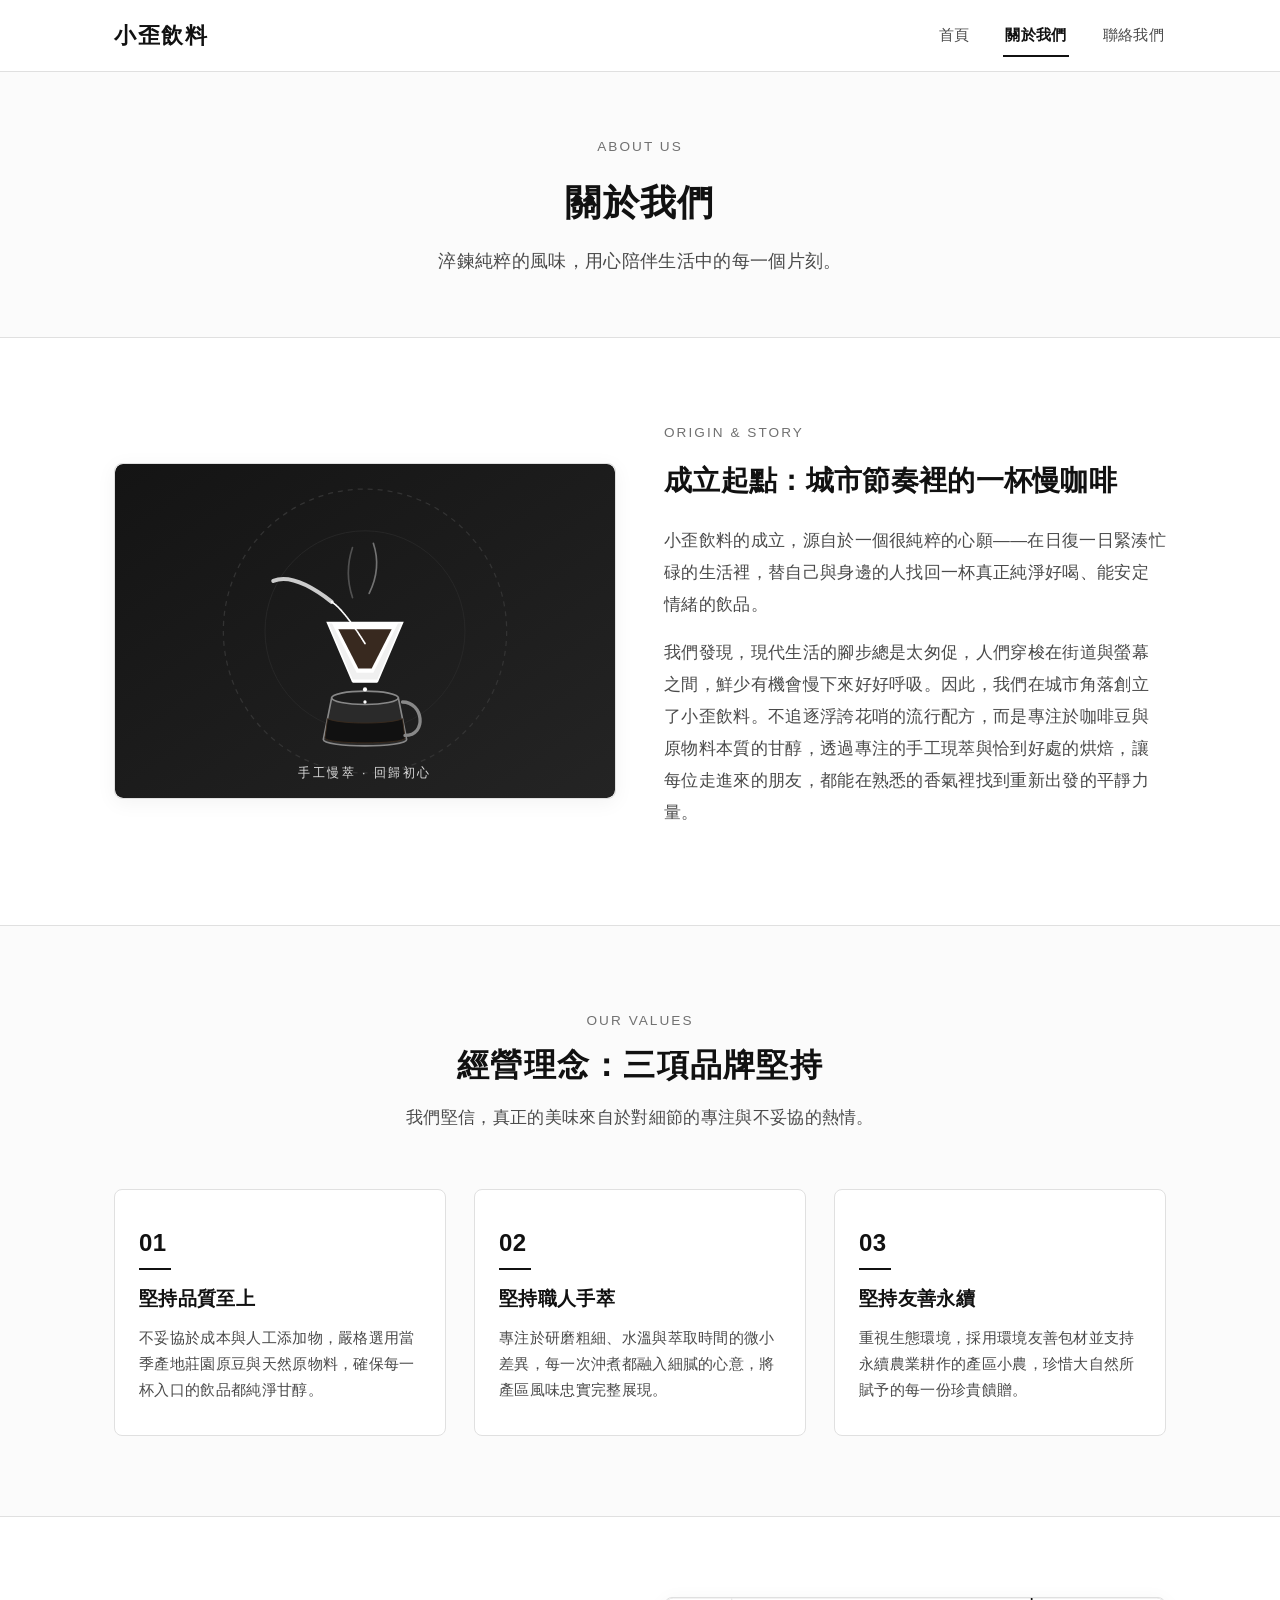
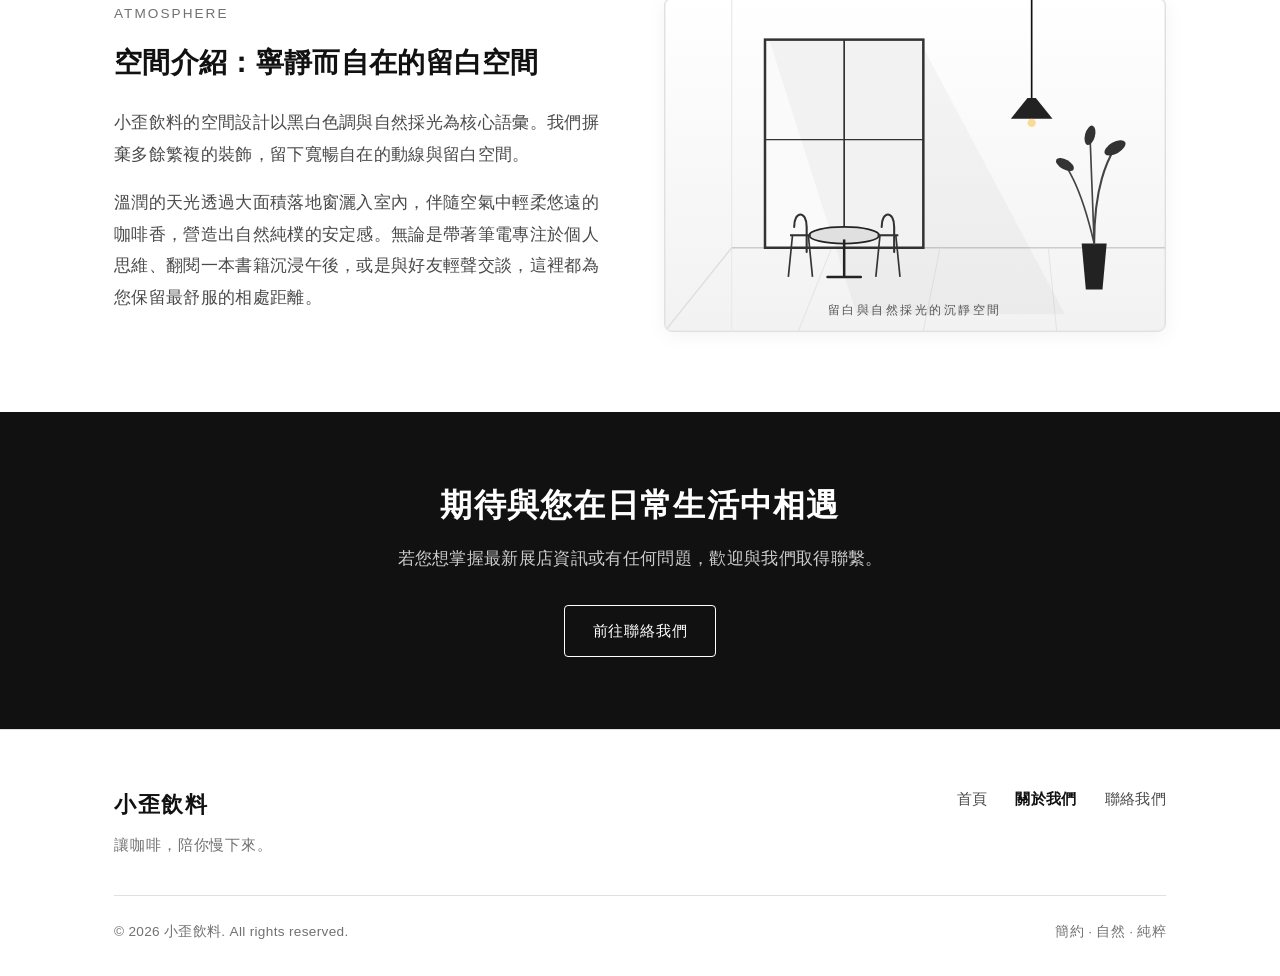
==== pages/about.html @ 7890e610 "1" ====
<!DOCTYPE html>
<html lang="zh-Hant">
<head>
  <meta charset="UTF-8">
  <meta name="viewport" content="width=device-width, initial-scale=1.0">
  <title>關於我們 - 小歪飲料 | 讓咖啡，陪你慢下來</title>
  <meta name="description" content="關於小歪飲料：成立起點、經營理念與空間環境介紹。堅持品質至上、職人手萃與環境永續，為您提供自在純粹的生活體驗。">
  <link rel="stylesheet" href="assets/css/site.css">
</head>
<body>

  <!-- 共用導覽列 -->
  <header class="site-header">
    <div class="container">
      <a href="index.html" class="brand-logo" aria-label="小歪飲料首頁">
        小歪飲料
      </a>
      <button type="button" class="nav-toggle" aria-label="切換選單" aria-expanded="false" aria-controls="primary-menu">
        <span class="nav-toggle-bar"></span>
      </button>
      <nav id="primary-menu" class="nav-menu" aria-label="主要導覽">
        <a href="index.html" class="nav-link">首頁</a>
        <a href="about.html" class="nav-link active" aria-current="page">關於我們</a>
        <a href="contact.html" class="nav-link">聯絡我們</a>
      </nav>
    </div>
  </header>

  <main>
    <!-- 子頁頁面標題與簡介 -->
    <section class="page-banner">
      <div class="container">
        <span class="section-tag">About Us</span>
        <h1 class="page-banner-title">關於我們</h1>
        <p class="page-banner-desc">淬鍊純粹的風味，用心陪伴生活中的每一個片刻。</p>
      </div>
    </section>

    <!-- 品牌故事：成立起點 -->
    <section class="section">
      <div class="container">
        <div class="grid-2">
          <div class="story-image-wrap">
            <img src="assets/images/story-origin.svg" alt="小歪飲料品牌創立與手工慢萃示意圖" width="600" height="400">
          </div>
          <div class="story-text">
            <span class="section-tag">Origin &amp; Story</span>
            <h3>成立起點：城市節奏裡的一杯慢咖啡</h3>
            <p>
              小歪飲料的成立，源自於一個很純粹的心願——在日復一日緊湊忙碌的生活裡，替自己與身邊的人找回一杯真正純淨好喝、能安定情緒的飲品。
            </p>
            <p>
              我們發現，現代生活的腳步總是太匆促，人們穿梭在街道與螢幕之間，鮮少有機會慢下來好好呼吸。因此，我們在城市角落創立了小歪飲料。不追逐浮誇花哨的流行配方，而是專注於咖啡豆與原物料本質的甘醇，透過專注的手工現萃與恰到好處的烘焙，讓每位走進來的朋友，都能在熟悉的香氣裡找到重新出發的平靜力量。
            </p>
          </div>
        </div>
      </div>
    </section>

    <!-- 經營理念：三項品牌堅持 -->
    <section class="section section-alt">
      <div class="container">
        <div class="section-header">
          <span class="section-tag">Our Values</span>
          <h2 class="section-title">經營理念：三項品牌堅持</h2>
          <p class="section-desc">我們堅信，真正的美味來自於對細節的專注與不妥協的熱情。</p>
        </div>

        <div class="values-grid">
          <!-- 堅持一 -->
          <div class="value-item">
            <span class="value-number">01</span>
            <h4>堅持品質至上</h4>
            <p>
              不妥協於成本與人工添加物，嚴格選用當季產地莊園原豆與天然原物料，確保每一杯入口的飲品都純淨甘醇。
            </p>
          </div>

          <!-- 堅持二 -->
          <div class="value-item">
            <span class="value-number">02</span>
            <h4>堅持職人手萃</h4>
            <p>
              專注於研磨粗細、水溫與萃取時間的微小差異，每一次沖煮都融入細膩的心意，將產區風味忠實完整展現。
            </p>
          </div>

          <!-- 堅持三 -->
          <div class="value-item">
            <span class="value-number">03</span>
            <h4>堅持友善永續</h4>
            <p>
              重視生態環境，採用環境友善包材並支持永續農業耕作的產區小農，珍惜大自然所賦予的每一份珍貴饋贈。
            </p>
          </div>
        </div>
      </div>
    </section>

    <!-- 環境介紹：圖片搭配文字 -->
    <section class="section">
      <div class="container">
        <div class="grid-2">
          <div class="story-text">
            <span class="section-tag">Atmosphere</span>
            <h3>空間介紹：寧靜而自在的留白空間</h3>
            <p>
              小歪飲料的空間設計以黑白色調與自然採光為核心語彙。我們摒棄多餘繁複的裝飾，留下寬暢自在的動線與留白空間。
            </p>
            <p>
              溫潤的天光透過大面積落地窗灑入室內，伴隨空氣中輕柔悠遠的咖啡香，營造出自然純樸的安定感。無論是帶著筆電專注於個人思維、翻閱一本書籍沉浸午後，或是與好友輕聲交談，這裡都為您保留最舒服的相處距離。
            </p>
          </div>
          <div class="story-image-wrap">
            <img src="assets/images/space-interior.svg" alt="小歪飲料門市留白與自然採光環境示意圖" width="600" height="400">
          </div>
        </div>
      </div>
    </section>

    <!-- 按鈕：前往聯絡我們 -->
    <section class="cta-section">
      <div class="container">
        <h2 class="section-title">期待與您在日常生活中相遇</h2>
        <p class="section-desc">若您想掌握最新展店資訊或有任何問題，歡迎與我們取得聯繫。</p>
        <div class="btn-group" style="justify-content: center;">
          <a href="contact.html" class="btn btn-outline">前往聯絡我們</a>
        </div>
      </div>
    </section>
  </main>

  <!-- 共用頁尾 -->
  <footer class="site-footer">
    <div class="container">
      <div class="footer-top">
        <div class="footer-brand">
          <div class="footer-logo">小歪飲料</div>
          <p class="footer-slogan">讓咖啡，陪你慢下來。</p>
        </div>
        <nav class="footer-nav" aria-label="頁尾導覽">
          <a href="index.html" class="footer-link">首頁</a>
          <a href="about.html" class="footer-link active">關於我們</a>
          <a href="contact.html" class="footer-link">聯絡我們</a>
        </nav>
      </div>
      <div class="footer-bottom">
        <p>&copy; 2026 小歪飲料. All rights reserved.</p>
        <p>簡約 · 自然 · 純粹</p>
      </div>
    </div>
  </footer>

  <script src="assets/js/site.js" defer></script>
</body>
</html>
---- pages/assets/css/site.css ----
/* ==========================================================================
   小歪飲料 - 網站共用樣式表 (site.css)
   風格定位：黑白、自然、簡潔
   適用頁面：index.html, about.html, contact.html
   ========================================================================== */

/* 1. CSS 變數設定 */
:root {
  --color-black: #111111;
  --color-dark: #222222;
  --color-gray-dark: #4a4a4a;
  --color-gray: #717171;
  --color-gray-light: #e8e8e8;
  --color-bg-light: #fbfbfb;
  --color-bg-subtle: #f5f5f7;
  --color-white: #ffffff;
  --color-border: #e0e0e0;
  
  --font-family: -apple-system, BlinkMacSystemFont, "Segoe UI", Roboto, "Noto Sans TC", "PingFang TC", "Microsoft JhengHei", sans-serif;
  --header-height: 72px;
  --max-width: 1100px;
  --transition: all 0.25s cubic-bezier(0.4, 0, 0.2, 1);
  --border-radius: 8px;
  --box-shadow: 0 4px 20px rgba(0, 0, 0, 0.05);
}

/* 2. 基本重設與排版 */
*, *::before, *::after {
  box-sizing: border-box;
  margin: 0;
  padding: 0;
}

html {
  font-size: 16px;
  scroll-behavior: smooth;
}

body {
  font-family: var(--font-family);
  background-color: var(--color-white);
  color: var(--color-dark);
  line-height: 1.75;
  letter-spacing: 0.02em;
  -webkit-font-smoothing: antialiased;
  display: flex;
  flex-direction: column;
  min-height: 100vh;
}

main {
  flex: 1;
}

img, svg {
  max-width: 100%;
  height: auto;
  display: block;
}

a {
  color: inherit;
  text-decoration: none;
  transition: var(--transition);
}

ul, ol {
  list-style: none;
}

/* 3. 版面容器 */
.container {
  width: 100%;
  max-width: var(--max-width);
  margin: 0 auto;
  padding: 0 24px;
}

.section {
  padding: 80px 0;
}

.section-alt {
  background-color: var(--color-bg-light);
  border-top: 1px solid var(--color-border);
  border-bottom: 1px solid var(--color-border);
}

/* 4. 標題與文字元件 */
.section-header {
  text-align: center;
  margin-bottom: 56px;
}

.section-tag {
  display: inline-block;
  font-size: 0.85rem;
  letter-spacing: 0.15em;
  text-transform: uppercase;
  color: var(--color-gray);
  margin-bottom: 12px;
  font-weight: 500;
}

.section-title {
  font-size: 2rem;
  font-weight: 700;
  color: var(--color-black);
  letter-spacing: 0.04em;
  margin-bottom: 16px;
  line-height: 1.35;
}

.section-desc {
  font-size: 1.05rem;
  color: var(--color-gray-dark);
  max-width: 640px;
  margin: 0 auto;
}

/* 5. 按鈕樣式 (共用元件) */
.btn-group {
  display: flex;
  gap: 16px;
  align-items: center;
  flex-wrap: wrap;
}

.btn {
  display: inline-flex;
  align-items: center;
  justify-content: center;
  padding: 12px 28px;
  font-size: 0.95rem;
  font-weight: 500;
  letter-spacing: 0.05em;
  border-radius: 4px;
  cursor: pointer;
  border: 1px solid transparent;
  transition: var(--transition);
  text-align: center;
}

.btn-primary {
  background-color: var(--color-black);
  color: var(--color-white);
  border-color: var(--color-black);
}

.btn-primary:hover {
  background-color: #333333;
  border-color: #333333;
  transform: translateY(-2px);
  box-shadow: 0 4px 12px rgba(0, 0, 0, 0.15);
}

.btn-outline {
  background-color: transparent;
  color: var(--color-black);
  border-color: var(--color-black);
}

.btn-outline:hover {
  background-color: var(--color-black);
  color: var(--color-white);
  transform: translateY(-2px);
}

/* 6. 卡片樣式 (共用元件) */
.card {
  background-color: var(--color-white);
  border: 1px solid var(--color-border);
  border-radius: var(--border-radius);
  overflow: hidden;
  transition: var(--transition);
  display: flex;
  flex-direction: column;
}

.card:hover {
  border-color: var(--color-black);
  transform: translateY(-4px);
  box-shadow: var(--box-shadow);
}

.card-image-box {
  background-color: var(--color-bg-subtle);
  border-bottom: 1px solid var(--color-border);
  display: flex;
  align-items: center;
  justify-content: center;
  aspect-ratio: 4 / 3;
  overflow: hidden;
}

.card-image-box img {
  width: 100%;
  height: 100%;
  object-fit: cover;
  transition: transform 0.4s ease;
}

.card:hover .card-image-box img {
  transform: scale(1.03);
}

.card-content {
  padding: 24px;
  flex: 1;
  display: flex;
  flex-direction: column;
}

.card-title {
  font-size: 1.25rem;
  font-weight: 600;
  color: var(--color-black);
  margin-bottom: 12px;
}

.card-text {
  font-size: 0.95rem;
  color: var(--color-gray-dark);
  line-height: 1.7;
}

/* 7. 網格排版 */
.grid-3 {
  display: grid;
  grid-template-columns: repeat(3, 1fr);
  gap: 32px;
}

.grid-2 {
  display: grid;
  grid-template-columns: repeat(2, 1fr);
  gap: 48px;
  align-items: center;
}

/* 8. 導覽列 (共用 Header) */
.site-header {
  position: sticky;
  top: 0;
  z-index: 1000;
  background-color: rgba(255, 255, 255, 0.95);
  backdrop-filter: blur(10px);
  -webkit-backdrop-filter: blur(10px);
  border-bottom: 1px solid var(--color-border);
  height: var(--header-height);
}

.site-header .container {
  display: flex;
  align-items: center;
  justify-content: space-between;
  height: 100%;
}

.brand-logo {
  font-size: 1.35rem;
  font-weight: 700;
  letter-spacing: 0.08em;
  color: var(--color-black);
  display: flex;
  align-items: center;
  gap: 8px;
}

.brand-logo:hover {
  opacity: 0.8;
}

.nav-menu {
  display: flex;
  align-items: center;
  gap: 32px;
}

.nav-link {
  font-size: 0.95rem;
  font-weight: 500;
  color: var(--color-gray-dark);
  padding: 8px 2px;
  position: relative;
}

.nav-link:hover {
  color: var(--color-black);
}

/* 目前所在頁面高亮 */
.nav-link.active {
  color: var(--color-black);
  font-weight: 700;
}

.nav-link.active::after {
  content: "";
  position: absolute;
  bottom: 0;
  left: 0;
  width: 100%;
  height: 2px;
  background-color: var(--color-black);
}

/* 手機版漢堡選單按鈕 */
.nav-toggle {
  display: none;
  background: none;
  border: none;
  padding: 8px;
  cursor: pointer;
  color: var(--color-black);
  width: 44px;
  height: 44px;
  position: relative;
  align-items: center;
  justify-content: center;
  z-index: 1100;
}

.nav-toggle-bar {
  display: block;
  width: 22px;
  height: 2px;
  background-color: var(--color-black);
  position: relative;
  transition: var(--transition);
}

.nav-toggle-bar::before,
.nav-toggle-bar::after {
  content: "";
  display: block;
  width: 22px;
  height: 2px;
  background-color: var(--color-black);
  position: absolute;
  left: 0;
  transition: var(--transition);
}

.nav-toggle-bar::before {
  top: -7px;
}

.nav-toggle-bar::after {
  top: 7px;
}

/* 漢堡選單展開狀態 */
.nav-toggle.open .nav-toggle-bar {
  background-color: transparent;
}

.nav-toggle.open .nav-toggle-bar::before {
  top: 0;
  transform: rotate(45deg);
}

.nav-toggle.open .nav-toggle-bar::after {
  top: 0;
  transform: rotate(-45deg);
}

/* 9. 頁面橫幅 (Page Hero / Header for Subpages) */
.page-banner {
  background-color: var(--color-bg-light);
  border-bottom: 1px solid var(--color-border);
  padding: 60px 0;
  text-align: center;
}

.page-banner-title {
  font-size: 2.25rem;
  font-weight: 700;
  color: var(--color-black);
  margin-bottom: 12px;
  letter-spacing: 0.04em;
}

.page-banner-desc {
  font-size: 1.1rem;
  color: var(--color-gray-dark);
  max-width: 600px;
  margin: 0 auto;
}

/* 10. 首頁專屬樣式 (Hero) */
.hero-section {
  padding: 60px 0 80px;
}

.hero-content {
  display: flex;
  flex-direction: column;
  justify-content: center;
}

.hero-title {
  font-size: 2.75rem;
  font-weight: 800;
  line-height: 1.25;
  letter-spacing: 0.03em;
  color: var(--color-black);
  margin-bottom: 20px;
}

.hero-subtitle {
  font-size: 1.15rem;
  color: var(--color-gray-dark);
  margin-bottom: 32px;
  max-width: 480px;
}

.hero-visual {
  border-radius: var(--border-radius);
  overflow: hidden;
  box-shadow: 0 10px 30px rgba(0, 0, 0, 0.08);
  border: 1px solid var(--color-border);
}

/* 品牌介紹段落區塊 */
.intro-box {
  background-color: var(--color-white);
  border: 1px solid var(--color-border);
  border-radius: var(--border-radius);
  padding: 48px;
  max-width: 860px;
  margin: 0 auto;
  text-align: center;
}

.intro-box p {
  font-size: 1.1rem;
  color: var(--color-dark);
  line-height: 2;
}

/* 11. 關於我們專屬樣式 */
.story-block {
  margin-bottom: 80px;
}

.story-image-wrap {
  border-radius: var(--border-radius);
  overflow: hidden;
  border: 1px solid var(--color-border);
  box-shadow: var(--box-shadow);
}

.story-text h3 {
  font-size: 1.75rem;
  font-weight: 700;
  margin-bottom: 20px;
  color: var(--color-black);
}

.story-text p {
  font-size: 1.05rem;
  color: var(--color-gray-dark);
  margin-bottom: 16px;
  line-height: 1.9;
}

.values-grid {
  display: grid;
  grid-template-columns: repeat(3, 1fr);
  gap: 28px;
  margin-top: 32px;
}

.value-item {
  border: 1px solid var(--color-border);
  padding: 32px 24px;
  border-radius: var(--border-radius);
  background-color: var(--color-white);
}

.value-number {
  font-size: 1.5rem;
  font-weight: 800;
  color: var(--color-black);
  display: block;
  margin-bottom: 12px;
  border-bottom: 2px solid var(--color-black);
  width: 32px;
  padding-bottom: 4px;
}

.value-item h4 {
  font-size: 1.2rem;
  font-weight: 600;
  margin-bottom: 10px;
  color: var(--color-black);
}

.value-item p {
  font-size: 0.95rem;
  color: var(--color-gray-dark);
  line-height: 1.7;
}

/* 12. 聯絡我們專屬樣式 (依規則不造假) */
.contact-grid {
  display: grid;
  grid-template-columns: repeat(2, 1fr);
  gap: 24px;
  max-width: 900px;
  margin: 0 auto;
}

.contact-card {
  border: 1px solid var(--color-border);
  border-radius: var(--border-radius);
  padding: 32px 28px;
  background-color: var(--color-white);
  transition: var(--transition);
}

.contact-card:hover {
  border-color: var(--color-black);
}

.contact-card-header {
  display: flex;
  align-items: center;
  justify-content: space-between;
  margin-bottom: 16px;
}

.contact-label {
  font-size: 1.15rem;
  font-weight: 700;
  color: var(--color-black);
}

.status-badge {
  display: inline-block;
  font-size: 0.75rem;
  font-weight: 600;
  letter-spacing: 0.05em;
  padding: 4px 10px;
  border-radius: 99px;
  background-color: var(--color-bg-subtle);
  border: 1px solid var(--color-border);
  color: var(--color-gray-dark);
}

.contact-value {
  font-size: 1.05rem;
  color: var(--color-dark);
  margin-bottom: 12px;
  font-weight: 500;
}

.contact-hint {
  font-size: 0.88rem;
  color: var(--color-gray);
  line-height: 1.6;
}

.contact-notice {
  max-width: 900px;
  margin: 40px auto 0;
  padding: 28px;
  background-color: var(--color-bg-subtle);
  border: 1px solid var(--color-border);
  border-radius: var(--border-radius);
  text-align: center;
}

.contact-notice h4 {
  font-size: 1.1rem;
  font-weight: 600;
  margin-bottom: 8px;
  color: var(--color-black);
}

.contact-notice p {
  font-size: 0.95rem;
  color: var(--color-gray-dark);
  line-height: 1.8;
}

/* 13. 行動呼籲 (CTA Section) */
.cta-section {
  text-align: center;
  padding: 72px 0;
  background-color: var(--color-black);
  color: var(--color-white);
}

.cta-section .section-title {
  color: var(--color-white);
}

.cta-section .section-desc {
  color: #cccccc;
  margin-bottom: 32px;
}

.cta-section .btn-outline {
  border-color: var(--color-white);
  color: var(--color-white);
}

.cta-section .btn-outline:hover {
  background-color: var(--color-white);
  color: var(--color-black);
}

/* 14. 頁尾 (共用 Footer) */
.site-footer {
  background-color: var(--color-white);
  border-top: 1px solid var(--color-border);
  padding: 56px 0 32px;
  margin-top: auto;
}

.footer-top {
  display: flex;
  justify-content: space-between;
  align-items: flex-start;
  flex-wrap: wrap;
  gap: 32px;
  padding-bottom: 36px;
  border-bottom: 1px solid var(--color-border);
}

.footer-brand {
  max-width: 360px;
}

.footer-logo {
  font-size: 1.35rem;
  font-weight: 700;
  letter-spacing: 0.08em;
  color: var(--color-black);
  margin-bottom: 8px;
}

.footer-slogan {
  font-size: 0.95rem;
  color: var(--color-gray);
  letter-spacing: 0.06em;
}

.footer-nav {
  display: flex;
  gap: 28px;
  align-items: center;
}

.footer-link {
  font-size: 0.95rem;
  color: var(--color-gray-dark);
  transition: var(--transition);
}

.footer-link:hover {
  color: var(--color-black);
}

.footer-link.active {
  color: var(--color-black);
  font-weight: 600;
}

.footer-bottom {
  padding-top: 24px;
  display: flex;
  justify-content: space-between;
  align-items: center;
  flex-wrap: wrap;
  gap: 16px;
  font-size: 0.85rem;
  color: var(--color-gray);
}

/* 15. 響應式斷點 (Media Queries) */
@media (max-width: 900px) {
  .hero-title {
    font-size: 2.25rem;
  }
  
  .grid-2 {
    grid-template-columns: 1fr;
    gap: 36px;
  }

  .grid-3 {
    grid-template-columns: repeat(2, 1fr);
  }

  .values-grid {
    grid-template-columns: 1fr;
  }
}

@media (max-width: 768px) {
  :root {
    --header-height: 64px;
  }

  .section {
    padding: 56px 0;
  }

  .section-title {
    font-size: 1.75rem;
  }

  .hero-title {
    font-size: 1.95rem;
  }

  .hero-subtitle {
    font-size: 1rem;
  }

  /* 手機選單收合與展開 */
  .nav-toggle {
    display: flex;
  }

  .nav-menu {
    position: fixed;
    top: var(--header-height);
    left: 0;
    right: 0;
    background-color: var(--color-white);
    flex-direction: column;
    padding: 24px 32px;
    gap: 20px;
    border-bottom: 1px solid var(--color-border);
    box-shadow: 0 10px 20px rgba(0, 0, 0, 0.08);
    transform: translateY(-120%);
    opacity: 0;
    pointer-events: none;
    transition: transform 0.3s ease, opacity 0.3s ease;
    z-index: 999;
  }

  .nav-menu.open {
    transform: translateY(0);
    opacity: 1;
    pointer-events: auto;
  }

  .nav-link {
    font-size: 1.1rem;
    padding: 8px 0;
    width: 100%;
    display: block;
  }

  .grid-3 {
    grid-template-columns: 1fr;
  }

  .contact-grid {
    grid-template-columns: 1fr;
  }

  .footer-top {
    flex-direction: column;
    gap: 24px;
  }

  .footer-nav {
    flex-direction: column;
    align-items: flex-start;
    gap: 16px;
  }

  .intro-box {
    padding: 32px 20px;
  }
}
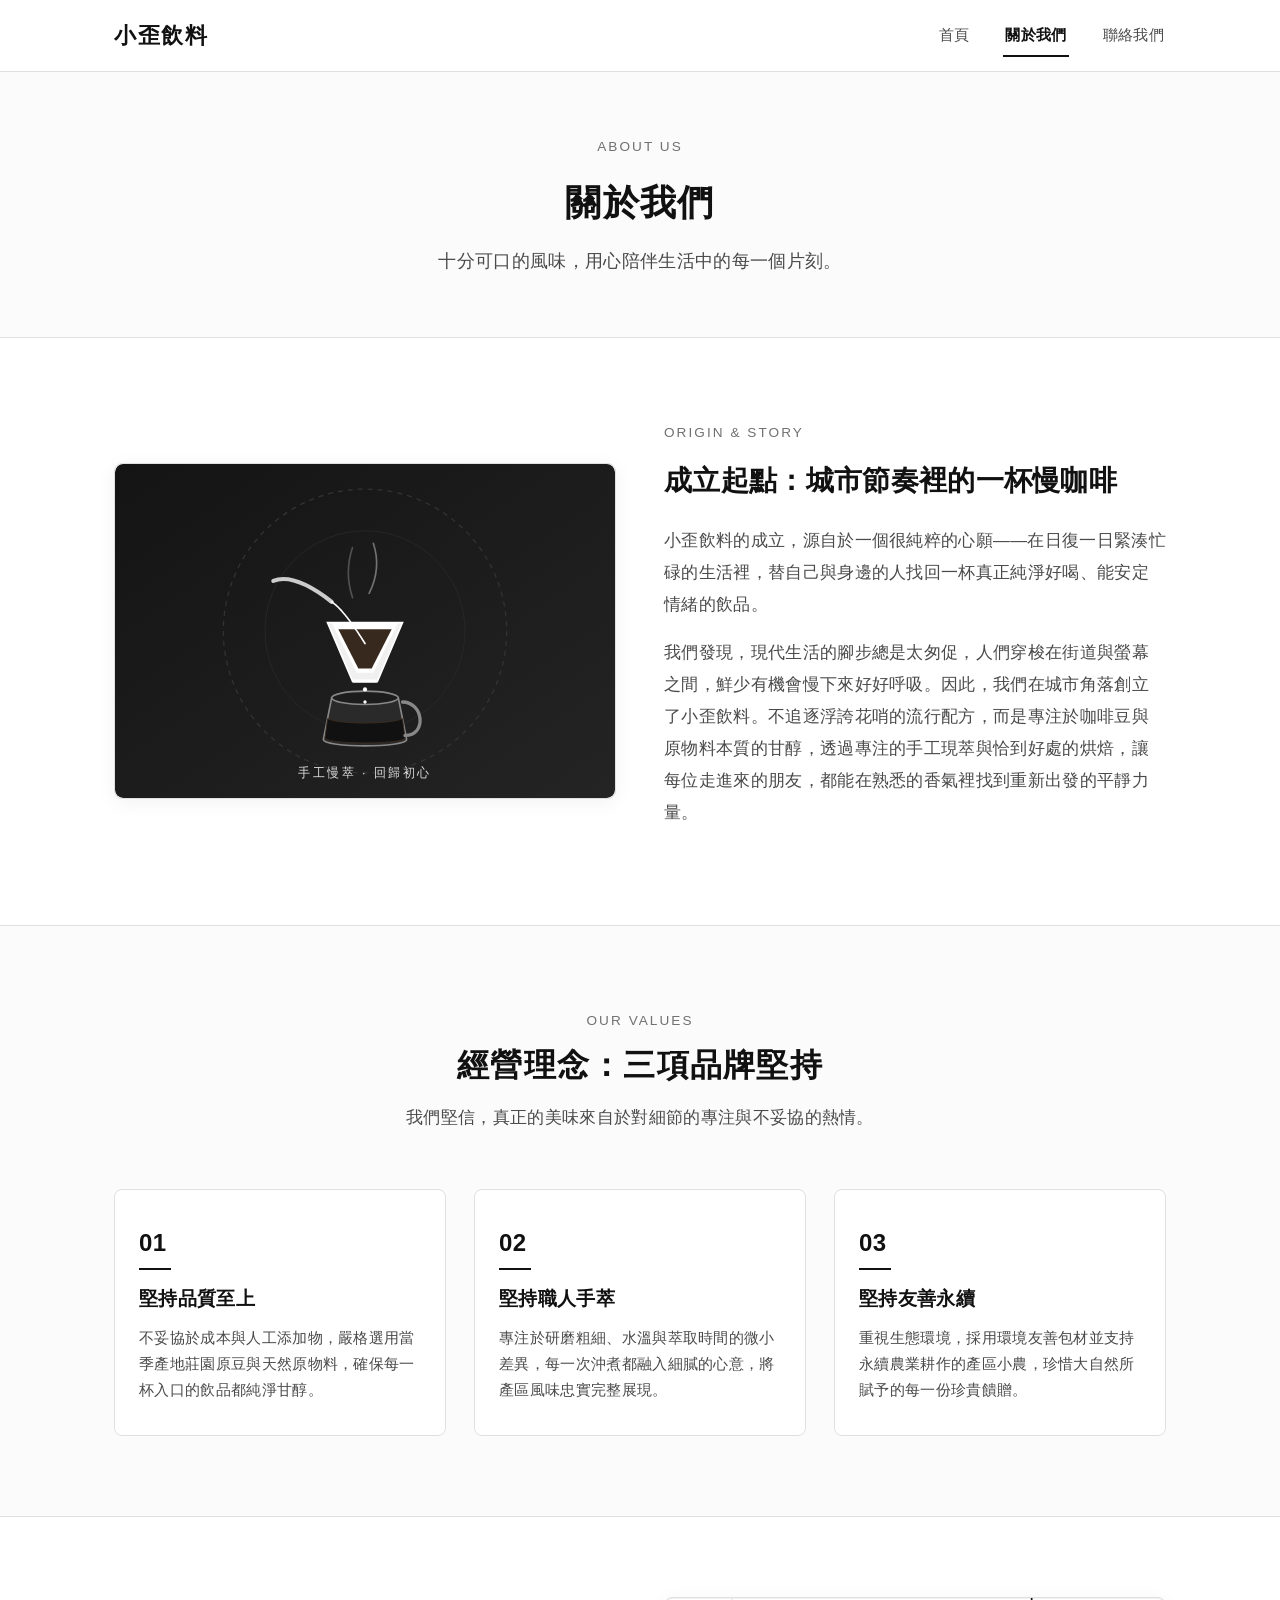
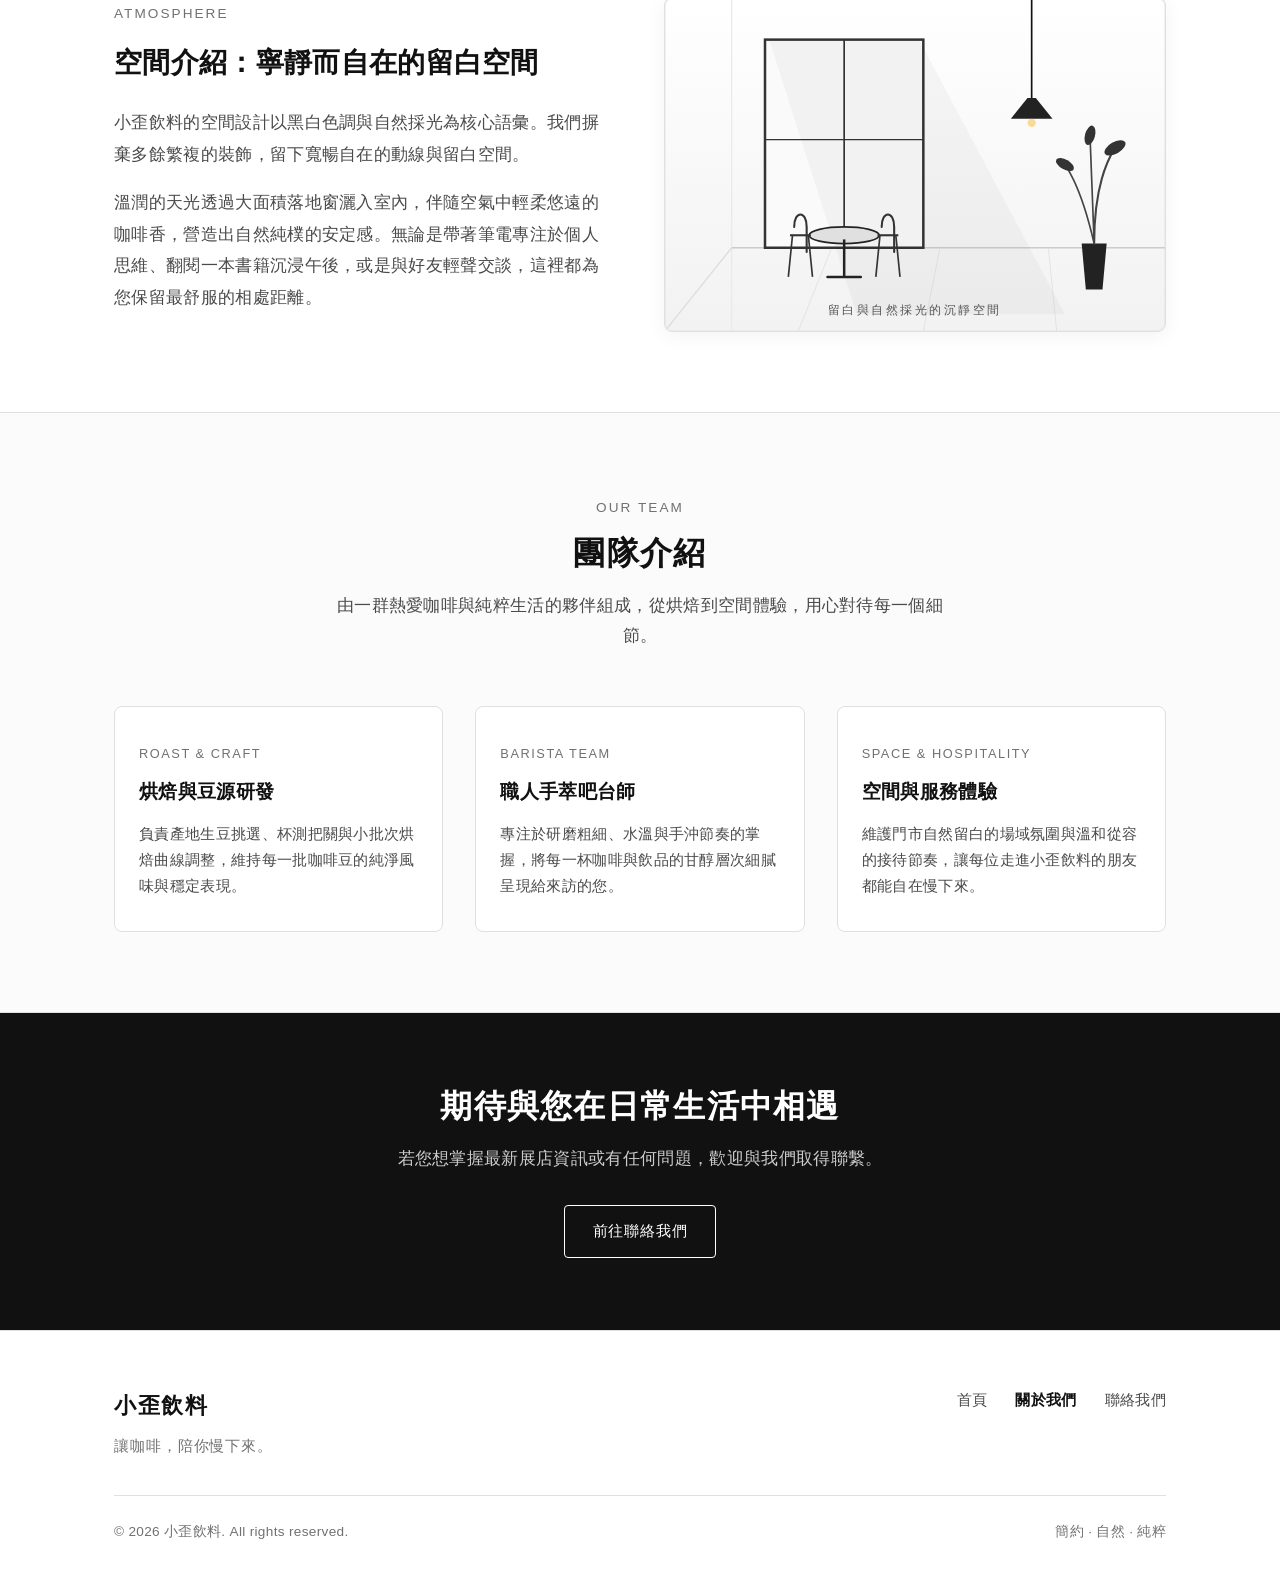
==== commit bc0a1db1: "1" ====
--- a/pages/about.html
+++ b/pages/about.html
@@ -32,7 +32,7 @@
       <div class="container">
         <span class="section-tag">About Us</span>
         <h1 class="page-banner-title">關於我們</h1>
-        <p class="page-banner-desc">淬鍊純粹的風味，用心陪伴生活中的每一個片刻。</p>
+        <p class="page-banner-desc">十分可口的風味，用心陪伴生活中的每一個片刻。</p>
       </div>
     </section>
 
@@ -118,6 +118,43 @@
       </div>
     </section>
 
+    <!-- 團隊介紹 -->
+    <section class="section section-alt">
+      <div class="container">
+        <div class="section-header">
+          <span class="section-tag">Our Team</span>
+          <h2 class="section-title">團隊介紹</h2>
+          <p class="section-desc">由一群熱愛咖啡與純粹生活的夥伴組成，從烘焙到空間體驗，用心對待每一個細節。</p>
+        </div>
+
+        <div class="grid-3">
+          <article class="team-card">
+            <span class="team-role">Roast &amp; Craft</span>
+            <h3 class="team-name">烘焙與豆源研發</h3>
+            <p class="team-bio">
+              負責產地生豆挑選、杯測把關與小批次烘焙曲線調整，維持每一批咖啡豆的純淨風味與穩定表現。
+            </p>
+          </article>
+
+          <article class="team-card">
+            <span class="team-role">Barista Team</span>
+            <h3 class="team-name">職人手萃吧台師</h3>
+            <p class="team-bio">
+              專注於研磨粗細、水溫與手沖節奏的掌握，將每一杯咖啡與飲品的甘醇層次細膩呈現給來訪的您。
+            </p>
+          </article>
+
+          <article class="team-card">
+            <span class="team-role">Space &amp; Hospitality</span>
+            <h3 class="team-name">空間與服務體驗</h3>
+            <p class="team-bio">
+              維護門市自然留白的場域氛圍與溫和從容的接待節奏，讓每位走進小歪飲料的朋友都能自在慢下來。
+            </p>
+          </article>
+        </div>
+      </div>
+    </section>
+
     <!-- 按鈕：前往聯絡我們 -->
     <section class="cta-section">
       <div class="container">
--- a/pages/assets/css/site.css
+++ b/pages/assets/css/site.css
@@ -503,6 +503,44 @@
   line-height: 1.7;
 }
 
+/* 團隊介紹卡片（僅用於 about.html） */
+.team-card {
+  background-color: var(--color-white);
+  border: 1px solid var(--color-border);
+  border-radius: var(--border-radius);
+  padding: 32px 24px;
+  transition: var(--transition);
+}
+
+.team-card:hover {
+  border-color: var(--color-black);
+  transform: translateY(-4px);
+  box-shadow: var(--box-shadow);
+}
+
+.team-role {
+  display: inline-block;
+  font-size: 0.8rem;
+  font-weight: 500;
+  letter-spacing: 0.12em;
+  text-transform: uppercase;
+  color: var(--color-gray);
+  margin-bottom: 10px;
+}
+
+.team-name {
+  font-size: 1.2rem;
+  font-weight: 600;
+  color: var(--color-black);
+  margin-bottom: 12px;
+}
+
+.team-bio {
+  font-size: 0.95rem;
+  color: var(--color-gray-dark);
+  line-height: 1.7;
+}
+
 /* 12. 聯絡我們專屬樣式 (依規則不造假) */
 .contact-grid {
   display: grid;
